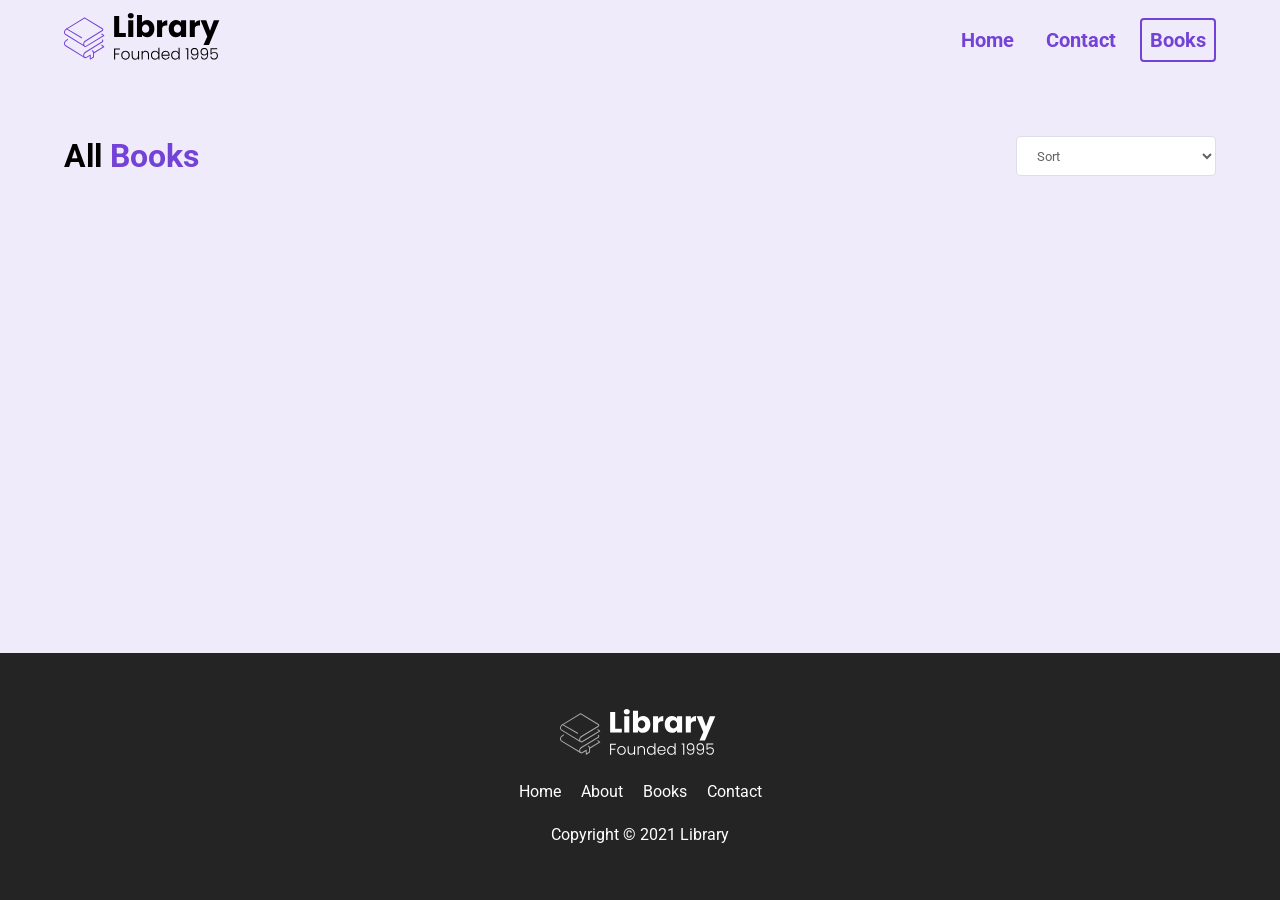
==== books.html @ ee1ce9a0 "update page content" ====
<!DOCTYPE html>
<html lang="en">

<head>
  <meta charset="UTF-8">
  <meta http-equiv="X-UA-Compatible" content="IE=edge">
  <meta name="viewport" content="width=device-width, initial-scale=1.0">
  <title>Library</title>
  <link rel="stylesheet" href="styles.css">
  <!-- UPDATE: using css version of font awesome so no need for kit -->
  <link rel="stylesheet" href="https://cdnjs.cloudflare.com/ajax/libs/font-awesome/6.4.0/css/all.min.css">
  <script src="index.js"></script>
  <script src="books.js"></script>
</head>

<body id="books__body">
  <section>
    <nav>
      <div class="nav__container">
        <img class="logo" src="assets/Library.svg" alt="">
        <ul class="nav__links">
          <li><a href="#" class="nav__link">Home</a></li>
          <li><a href="#" class="nav__link">Contact</a></li>
          <li><a href="#" class="nav__link nav__link--primary">Books</a></li>
        </ul>
        <button class="btn__menu" onclick="openMenu()">
          <i class="fas fa-bars"></i>
        </button>
        <div class="menu__backdrop" style="visibility: hidden;">
          <button class="btn__menu btn__menu--close" onclick="closeMenu()">
            <i class="fas fa-times"></i>
          </button>
          <ul class="menu__links">
            <li class="menu__list">
              <a href="#" class="menu__link" onclick="closeMenu()">Home</a>
            </li>
            <li class="menu__list">
              <a href="#features" class="menu__link" onclick="closeMenu()">Books</a>
            </li>
            <li class="menu__list">
              <a class="menu__link no-cursor" onclick="closeMenu()">Contacts</a>
            </li>
          </ul>
        </div>
      </div>
    </nav>
  </section>

  <main id="books__main">
    <section>
      <div class="container">
        <div class="row">
          <div class="books__header">
            <h2 class="section__title books__header--title">
              All <span class="purple">Books</span>
            </h2>
            <select id="filter" onchange="filterBooks(event)">
         <option value="" disabled selected>Sort</option>
         <option value="LOW_TO_HIGH">Price, Low to High</option>
         <option value="HIGH_TO_LOW">Price, High to Low</option>
         <option value="RATING">Rating</option>
        </select>
        </div>
      <div class="books">
        <i class="fas fa-spinner books__loading--spinner"></i>
 
      </div>
        </div>
      </div>
    </section>
  </main>

  <footer>
    <div class="container">
      <div class="row row__column">
        <a href="#">
          <figure class="footer__logo">
            <img src="assets/Library.svg" class="footer__logo--img" alt="">
          </figure>
        </a>
        <div class="footer__list">
          <a href="#" class="footer__link">Home</a>
          <a class="footer__link no-cursor">About</a>
          <a href="#features" class="footer__link">Books</a>
          <a class="footer__link no-cursor">Contact</a>
        </div>
        <div class="footer__copyright">Copyright &copy; 2021 Library</div>
      </div>
    </div>
  </footer>
</body>

</html>
---- styles.css ----
@import url('https://fonts.googleapis.com/css2?family=Roboto:wght@400;500;700&display=swap');
* {
  padding: 0;
  margin: 0;
  box-sizing: border-box;
  font-family: 'Roboto', sans-serif;
}

html {
  scroll-behavior: smooth;
}

body {
  max-width: 100vw;
  overflow-x: hidden;
}

nav {
  height: 80px;
  display: flex;
}

img {
  width: 100%;
}

p {
  line-height: 1.5;
}

a {
  text-decoration: none;
}

a:hover {
  text-decoration: underline;
}



ul {
  display: flex;
}

li {
  list-style-type: none;
}

h1 {
  font-size: 56px;
  color: #7342d6;
  margin-bottom: 24px;
  text-align: center;
}

h2 {
  font-size: 32px;
  margin-bottom: 32px;
  text-align: center;
}

button {
  cursor: pointer;
}

button:active {
  transform: translateY(1px);
}

.btn {
  background-color: #7342d6;
  color: white;
  padding: 12px 24px;
  font-size: 20px;
  border-radius: 4px;
  border: none;
}

.purple {
  color: #7342d6;
}

.logo {
  width: 160px;
}

.nav__container {
  width: 100%;
  max-width: 1200px;
  padding: 0 24px;
  display: flex;
  justify-content: space-between;
  align-items: center;
  margin: 0 auto;
}

.nav__link {
  margin-left: 16px;
  text-decoration: none;
  font-size: 20px;
  color: #7342d6;
  font-weight: bold;
  padding: 8px;
}

.nav__link:hover {
  text-decoration: underline;
}

.nav__link--primary {
  border: 2px solid #7342d6;
  border-radius: 4px;
}

.nav__link--primary:hover {
  text-decoration: none;
}

.btn__menu {
  background-color: transparent;
  font-size: 40px;
  border: none;
  color: #7342d6;
  display: none;
}

.menu__backdrop {
  position: absolute;
  background-color: #242424;
  top: 0;
  left: 0;
  right: 0;
  bottom: 0;
  z-index: 99;
  display: flex;
  align-items: center;
  justify-content: center;
  visibility: hidden;
  transition: all 300ms ease;
  opacity: 0;
  transform: translate(100%);
}

.menu--open {
  max-height: 100vh;
  overflow: hidden;
}

.menu--open .menu__backdrop {
  visibility: visible !important;
  opacity: 1;
  transform: translate(0);
}

.menu__links {
  display: flex;
  flex-direction: column;
  align-items: center;
}

.menu__list {
  padding: 32px 0;
}

.menu__link {
  color: white;
  font-size: 40px;
}

.btn__menu--close {
  position: absolute;
  top: 10px;
  right: 20px;
  padding: 8px;
  color: white;
}


/* 

LANDING

*/

#landing {
  background-color: rgba(115, 66, 214, 0.1)
}

header {
  height: calc(100vh - 80px);
}

.header__container {
  width: 100%;
  max-width: 720px;
  margin: 0 auto;
  height: 100%;
  display: flex;
  flex-direction: column;
  justify-content: space-around;
}

.header__description {
  display: flex;
  flex-direction: column;
  align-items: center;
}

.header__img--wrapper {
  padding: 20px;

  /* Added this after the tutorial to 
  show it over the wave on larger screens */
  z-index: 50;
}

.container {
  padding: 56px 0;
}

.row {
  width: 100%;
  max-width: 1200px;
  margin: 0 auto;
}

.row__column {
  display: flex;
  flex-direction: column;
  align-items: center;
}

.no-cursor {
  cursor: not-allowed;
}
/* 

HIGHLIGHTS 

*/

#highlights {
  position: relative;
  max-width: 100vw;
}

#highlights:after,
#highlights:before {
  background: url('assets/wave.svg');
  content: "";
  position: absolute;
  width: 101vw;
  height: 12vw;
  left: 0;
  z-index: 1;
  background-size: cover;
  background-repeat: no-repeat;
}

#highlights:before {
  transform: translateY(-100%);
  top: 1px;
}

#highlights:after {
  transform: translateY(100%) rotate(180deg);
  bottom: 1px;
}

.highlight__wrapper {
  display: flex;
  flex-wrap: wrap;
}

.highlight {
  padding: 0 24px;
  width: calc(100% / 3);
  display: flex;
  align-items: center;
  flex-direction: column;
}

.highlight__para {
  text-align: center;
  max-width: 280px;
}

.highlight__img {
  border: 2px solid #7342d65d;
  color: #7342d6;
  width: 100px;
  height: 100px;
  display: flex;
  align-items: center;
  justify-content: center;
  border-radius: 4px;
  font-size: 32px;
  margin-bottom: 24px;
}

.highlight__subtitle {
  font-size: 20px;
  margin-bottom: 16px;
  text-align: center;
}

/* 

FEATURES 

*/

#features {
  padding-top: 8vw;
  background-color: rgba(115, 66, 214, 0.1);
}

.books {
  display: flex;
  flex-wrap: wrap;
}

.book {
  width: 25%;
  padding: 24px;
  /* Added after tutorial to push all the books images down */
  display: flex;
  flex-direction: column;
  justify-content: flex-end;
}

.book__img {
  max-height: 380px;
  transition: all 300ms ease;
  cursor: not-allowed;
  /* Added after tutorial to maintain image aspect ratio */
  object-fit: contain;
  object-position: left;
}

.book__img--wrapper {
  margin-bottom: 8px;
  border-radius: 4px;
  overflow: hidden;
  display: flex;
}

.book:hover .book__img {
  transform: scale(1.03);
}

.book__title {
  font-size: 20px;
  margin-bottom: 8px;
}

.book__title:hover {
  text-decoration: underline;
  cursor: not-allowed;
}

.book__ratings {
  margin-bottom: 8px;
  color: #fabf2a;
}

.book__price--normal {
  text-decoration: line-through;
  padding-right: 6px;
  color: #bfbfbf;
}

/* 

EXPLORE

*/

#explore {
  background-color: rgba(115, 66, 214, 0.1);
}

/* 

FOOTER

*/

footer {
  background-color: #242424;
}

.footer__logo {
  display: flex;
}

.footer__logo--img {
  width: 160px;
  filter: grayscale(1) invert(1);
}

.footer__link,
.footer__copyright {
  color: #fff;
}

.footer__list {
  margin: 20px 0 24px 0;
}

.footer__link {
  padding: 0 8px;
}

/* 
**

BOOKS PAGE

**
*/

#books__body {
  background-color: rgba(115, 66, 214, 0.1);
  display: flex;
  flex-direction: column;
  min-height: 100vh;
}

#books__main {
  flex: 1;
}

.books__header {
  display: flex;
  justify-content: space-between;
  align-items: center;
  padding: 0 24px;
}

.books__header--title {
  margin-bottom: 0;
}

select {
  background-color: #fff;
  border-radius: 4px;
  border: 1px solid #dcdfe6;
  color: #606266;
  height: 40px;
  line-height: 40px;
  outline: none;
  padding: 0 16px;
  width: 100%;
  max-width: 200px;
}

.books__loading {
  width: 100%;
  display: flex;
  align-items: center;
  justify-content: center;
  padding-top: 60px;
  font-size: 60px;
  color: #7342d6;
}

.books__loading--spinner {
  display: none !important;
}

.books__loading .books__loading--spinner {
  display: block !important;
}

.fa-spinner {
  animation: rotate 600ms infinite linear;
}

@keyframes rotate {
  0% {
    transform: rotate(0);
  }

  100% {
    transform: rotate(360deg);
  }
}

/* SMALL PHONES, TABLETS, LARGE SMARTPHONES */
@media (max-width: 768px) {
  .header__description {
    padding: 0 24px;
  }

  h1 {
    font-size: 40px;
  }

  h2 {
    font-size: 26px;
  }

  button {
    font-size: 18px;
  }

  .book {
    width: 50%;
  }
}


/* SMALL PHONES, LARGE SMARTPHONES */
@media (max-width: 550px) {
  .btn__menu {
    display: block;
  }

  .nav__links {
    display: none;
  }

  .highlight {
    width: 100%;
  }

  .highlight:not(:last-child) {
    margin-bottom: 24px;
  }
}
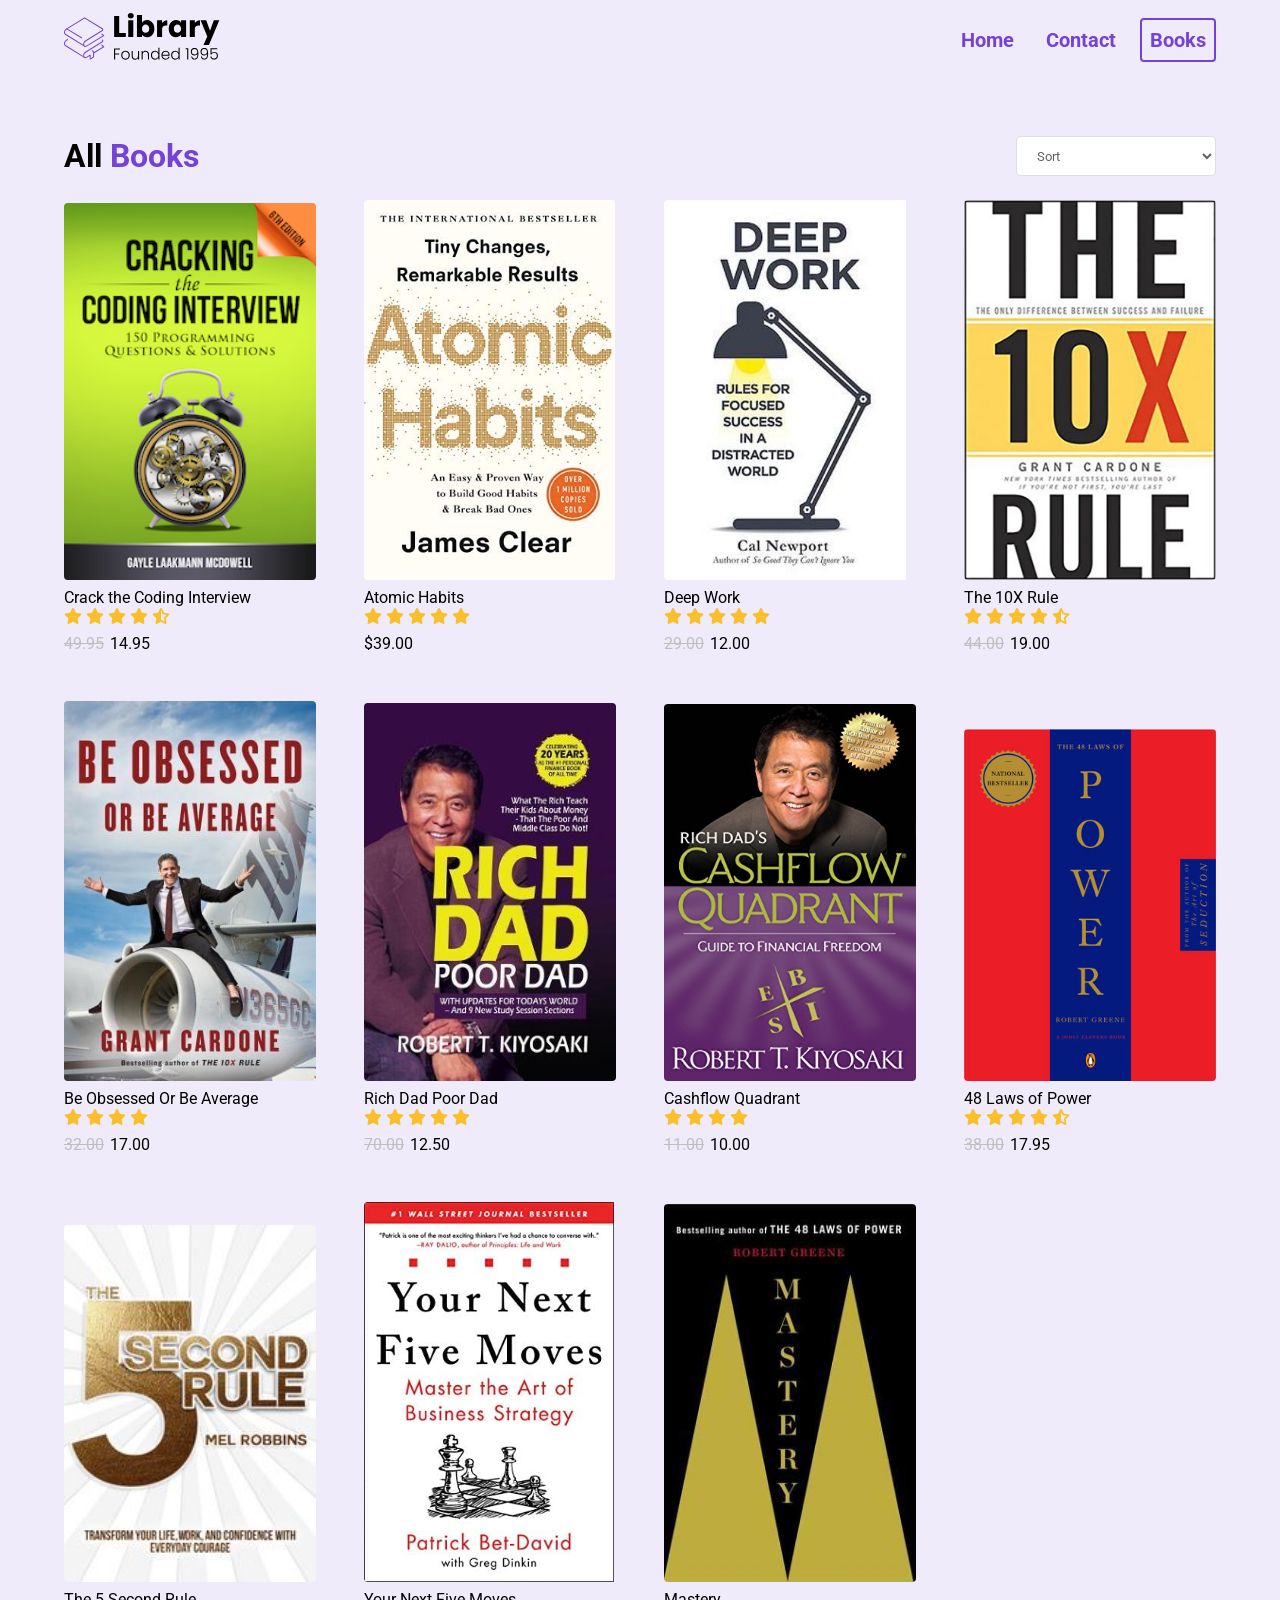
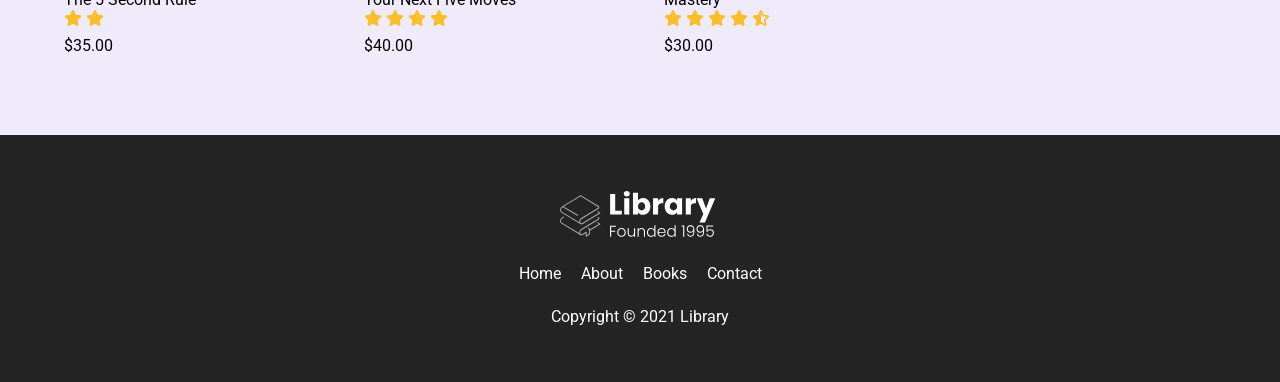
==== commit 07265e03: "update page content" ====
--- a/books.html
+++ b/books.html
@@ -19,7 +19,7 @@
       <div class="nav__container">
         <img class="logo" src="assets/Library.svg" alt="">
         <ul class="nav__links">
-          <li><a href="#" class="nav__link">Home</a></li>
+          <li><a href="https://christianm99.github.io/fes-library/" class="nav__link">Home</a></li>
           <li><a href="#" class="nav__link">Contact</a></li>
           <li><a href="#" class="nav__link nav__link--primary">Books</a></li>
         </ul>
@@ -79,7 +79,7 @@
           </figure>
         </a>
         <div class="footer__list">
-          <a href="#" class="footer__link">Home</a>
+          <a href="https://christianm99.github.io/fes-library/" class="footer__link">Home</a>
           <a class="footer__link no-cursor">About</a>
           <a href="#features" class="footer__link">Books</a>
           <a class="footer__link no-cursor">Contact</a>
